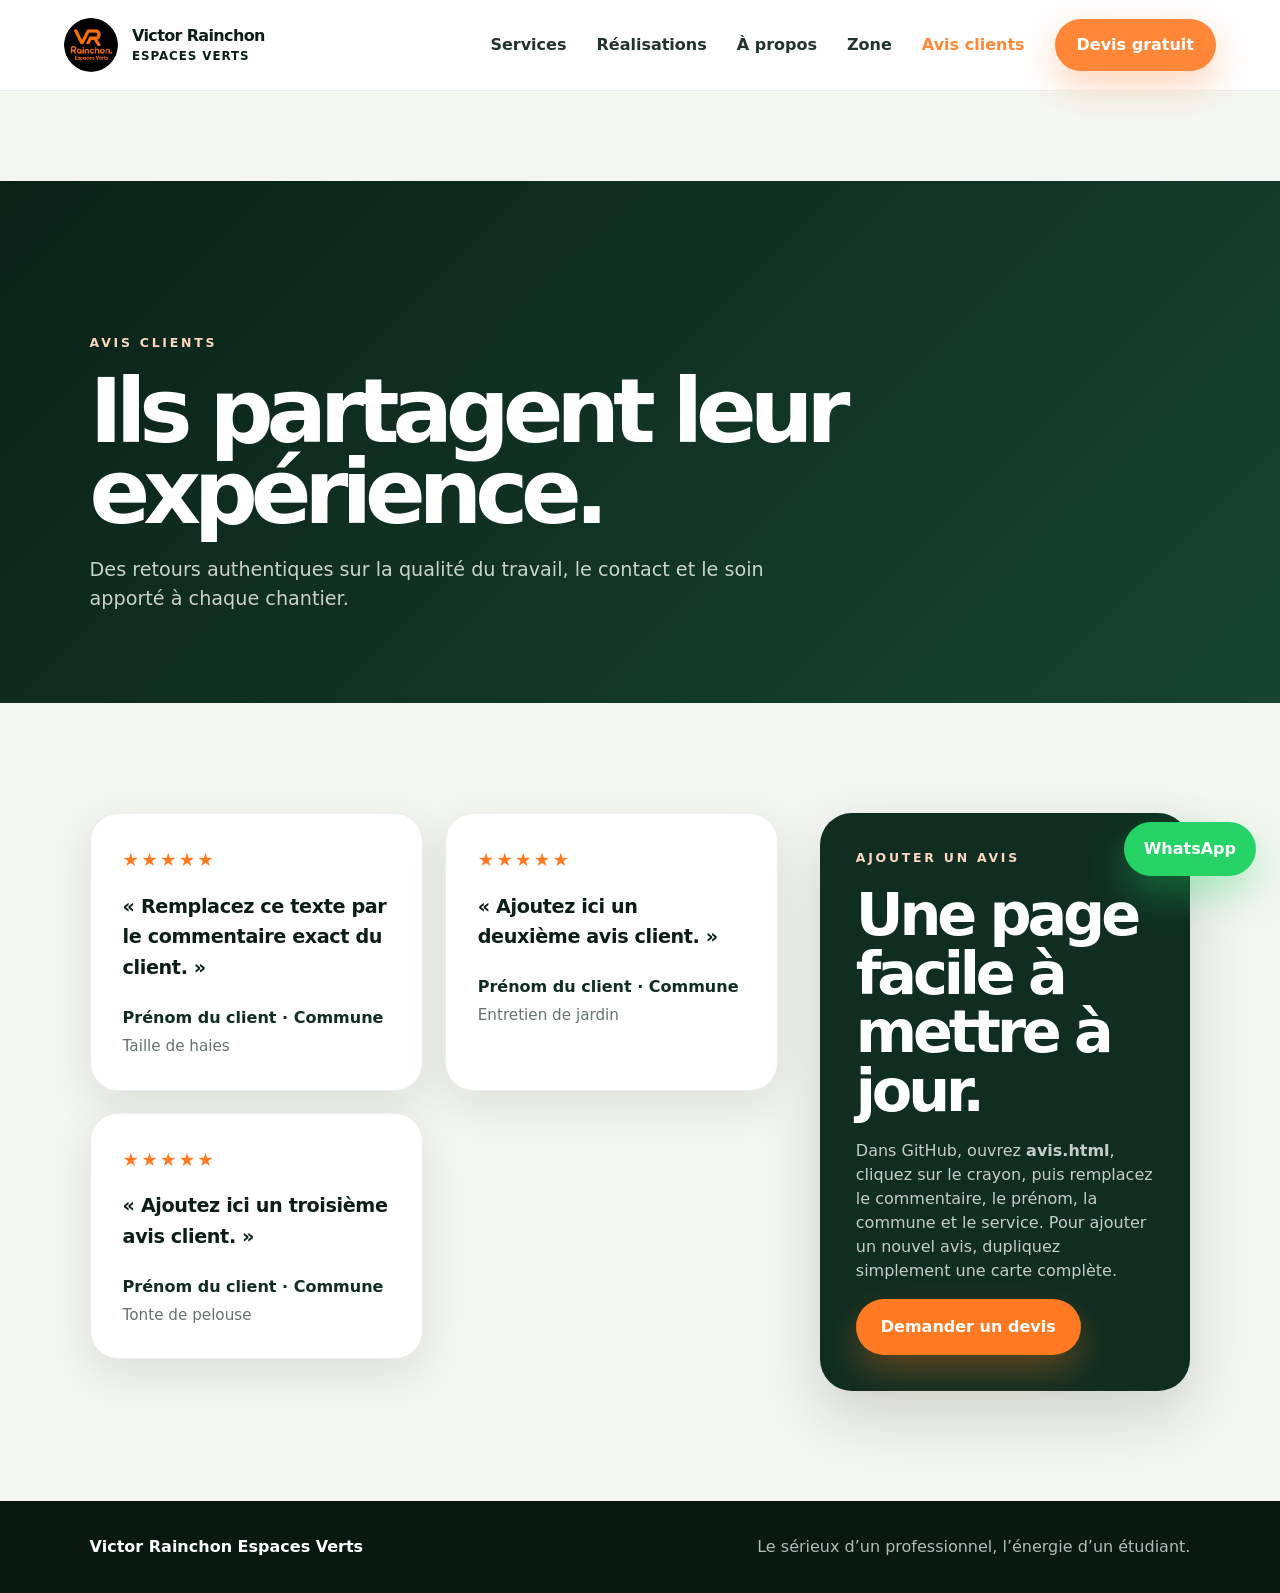
==== avis.html @ e8bbbd37 "Add files via upload" ====
<!doctype html>
<html lang="fr">
<head>
  <meta charset="utf-8">
  <meta name="viewport" content="width=device-width, initial-scale=1">
  <title>Avis clients | Victor Rainchon Espaces Verts</title>
  <meta name="description" content="Découvrez les avis des clients de Victor Rainchon Espaces Verts à Binche et dans les communes voisines.">
  <meta name="theme-color" content="#0f2d21">
  <link rel="stylesheet" href="assets/css/styles.css">
</head>
<body>
  <header class="site-header compact-header">
    <a class="brand" href="index.html" aria-label="Accueil Victor Rainchon Espaces Verts">
      <img src="assets/img/logo-vr.jpg" alt="Logo Victor Rainchon Espaces Verts">
      <span><strong>Victor Rainchon</strong><small>Espaces Verts</small></span>
    </a>
    <button class="menu-toggle" aria-label="Ouvrir le menu" aria-expanded="false">☰</button>
    <nav class="main-nav" aria-label="Navigation principale">
      <a href="index.html#services">Services</a>
      <a href="index.html#realisations">Réalisations</a>
      <a href="index.html#apropos">À propos</a>
      <a href="index.html#zone">Zone</a>
      <a class="active" href="avis.html">Avis clients</a>
      <a class="nav-cta" href="index.html#contact">Devis gratuit</a>
    </nav>
  </header>

  <main class="reviews-page">
    <section class="reviews-hero">
      <div>
        <p class="eyebrow">Avis clients</p>
        <h1>Ils partagent leur expérience.</h1>
        <p>Des retours authentiques sur la qualité du travail, le contact et le soin apporté à chaque chantier.</p>
      </div>
    </section>

    <section class="section reviews-section">
      <div class="reviews-grid">
        <!-- COPIEZ UN BLOC <article class="review-card">...</article> POUR AJOUTER UN AVIS -->
        <article class="review-card">
          <div class="stars" aria-label="5 étoiles">★★★★★</div>
          <blockquote>« Remplacez ce texte par le commentaire exact du client. »</blockquote>
          <p class="review-author">Prénom du client · Commune</p>
          <p class="review-service">Taille de haies</p>
        </article>

        <article class="review-card">
          <div class="stars" aria-label="5 étoiles">★★★★★</div>
          <blockquote>« Ajoutez ici un deuxième avis client. »</blockquote>
          <p class="review-author">Prénom du client · Commune</p>
          <p class="review-service">Entretien de jardin</p>
        </article>

        <article class="review-card">
          <div class="stars" aria-label="5 étoiles">★★★★★</div>
          <blockquote>« Ajoutez ici un troisième avis client. »</blockquote>
          <p class="review-author">Prénom du client · Commune</p>
          <p class="review-service">Tonte de pelouse</p>
        </article>
      </div>

      <aside class="reviews-help">
        <div>
          <p class="eyebrow dark">Ajouter un avis</p>
          <h2>Une page facile à mettre à jour.</h2>
          <p>Dans GitHub, ouvrez <strong>avis.html</strong>, cliquez sur le crayon, puis remplacez le commentaire, le prénom, la commune et le service. Pour ajouter un nouvel avis, dupliquez simplement une carte complète.</p>
        </div>
        <a class="btn btn-primary" href="index.html#contact">Demander un devis</a>
      </aside>
    </section>
  </main>

  <footer class="site-footer">
    <strong>Victor Rainchon Espaces Verts</strong>
    <span>Le sérieux d’un professionnel, l’énergie d’un étudiant.</span>
  </footer>

  <a class="whatsapp" href="https://wa.me/32493149623" target="_blank" rel="noopener">WhatsApp</a>
  <script src="assets/js/script.js"></script>
</body>
</html>
---- assets/css/styles.css ----
:root{--green:#0f2d21;--green2:#173d2c;--soft:#f4f6f1;--orange:#ff7a22;--text:#0b1d15;--muted:#65736c;--white:#fff;--shadow:0 24px 60px rgba(9,31,22,.16);--radius:28px}*{box-sizing:border-box}html{scroll-behavior:smooth}body{margin:0;font-family:Inter,system-ui,-apple-system,Segoe UI,Roboto,Arial,sans-serif;color:var(--text);background:var(--soft);line-height:1.5}img{max-width:100%;display:block}a{text-decoration:none;color:inherit}.site-header{position:fixed;top:0;left:0;right:0;z-index:50;display:flex;align-items:center;justify-content:space-between;padding:18px 5vw;transition:.25s;background:rgba(255,255,255,.88);backdrop-filter:blur(18px);border-bottom:1px solid rgba(15,45,33,.08)}.brand{display:flex;align-items:center;gap:14px}.brand img{width:54px;height:54px;border-radius:50%;object-fit:cover}.brand strong{display:block;font-weight:900;letter-spacing:-.04em}.brand small{display:block;text-transform:uppercase;font-weight:800;font-size:.74rem;letter-spacing:.08em}.main-nav{display:flex;align-items:center;gap:30px;font-weight:800}.main-nav a{opacity:.9}.nav-cta{background:var(--orange);color:white;padding:14px 22px;border-radius:999px;box-shadow:0 14px 34px rgba(255,122,34,.34)}.menu-toggle{display:none;border:0;background:var(--green);color:white;border-radius:14px;padding:11px 13px;font-size:1.2rem}.hero{position:relative;min-height:100vh;display:flex;align-items:center;overflow:hidden;background:#091b13}.hero-bg{position:absolute;inset:0;background:url('../img/hero-victor.jpg') center right/cover no-repeat;transform:scale(1.02)}.hero-overlay{position:absolute;inset:0;background:linear-gradient(90deg,rgba(8,24,17,.88),rgba(8,24,17,.55) 44%,rgba(8,24,17,.1))}.hero-content{position:relative;z-index:2;width:min(760px,90vw);margin-left:7vw;color:white;padding-top:80px}.eyebrow{text-transform:uppercase;letter-spacing:.22em;font-size:.78rem;font-weight:900;color:#ffd7be;margin:0 0 18px}.eyebrow.dark{color:var(--muted)}h1,h2,h3,p{margin-top:0}h1{font-size:clamp(3rem,7vw,7.4rem);line-height:.9;letter-spacing:-.08em;margin-bottom:24px}h2{font-size:clamp(2.1rem,4.6vw,5rem);line-height:1;letter-spacing:-.07em;margin-bottom:18px}h3{font-size:1.35rem;letter-spacing:-.035em}.hero-lead{font-size:clamp(1.05rem,1.7vw,1.35rem);max-width:620px;color:rgba(255,255,255,.88)}.btn{display:inline-flex;align-items:center;justify-content:center;border-radius:999px;padding:15px 24px;font-weight:900;transition:.25s;border:1px solid transparent}.btn:hover{transform:translateY(-2px)}.btn-primary{background:var(--orange);color:white;box-shadow:0 16px 36px rgba(255,122,34,.32)}.btn-ghost{background:rgba(255,255,255,.1);border-color:rgba(255,255,255,.28);color:white}.btn-dark{background:var(--green);color:white}.hero-actions{display:flex;gap:14px;flex-wrap:wrap;margin-top:28px}.hero-signature{margin-top:38px;font-weight:800;color:#fff;border-left:4px solid var(--orange);padding-left:16px}.section{padding:110px 7vw}.intro{display:grid;grid-template-columns:1fr 1fr;gap:70px;align-items:end}.intro p:last-child{font-size:1.2rem;color:var(--muted)}.section-head{max-width:900px;margin-bottom:46px}.section-head p{color:var(--muted);font-size:1.1rem}.service-grid{display:grid;grid-template-columns:repeat(3,1fr);gap:22px}.service-card{background:white;border-radius:var(--radius);padding:34px;box-shadow:0 1px 0 rgba(15,45,33,.08);transition:.25s;min-height:230px}.service-card:hover{transform:translateY(-8px);box-shadow:var(--shadow)}.service-card span{display:inline-flex;background:#eff4ed;color:var(--green);border-radius:999px;padding:8px 12px;font-weight:900;margin-bottom:28px}.service-card p{color:var(--muted)}.split{display:grid;grid-template-columns:.9fr 1fr;gap:60px;align-items:center;background:white}.split-image img{height:680px;width:100%;object-fit:cover;border-radius:36px;box-shadow:var(--shadow)}.split-text p{color:var(--muted);font-size:1.1rem}.checklist{display:grid;grid-template-columns:1fr 1fr;gap:12px;padding:0;margin:28px 0 0;list-style:none}.checklist li{background:#f3f6f0;border-radius:16px;padding:14px 16px;font-weight:800}.checklist li:before{content:'✓';color:var(--orange);margin-right:8px}.equipment-grid{display:grid;grid-template-columns:1fr 1fr;gap:24px}.equipment-grid figure{margin:0;background:white;border-radius:32px;overflow:hidden;box-shadow:var(--shadow)}.equipment-grid img{height:360px;width:100%;object-fit:cover;background:white}.equipment-grid figcaption{padding:20px 24px;font-weight:900}.gallery{background:#eef2eb}.gallery-grid{display:grid;grid-template-columns:1.2fr .8fr;gap:24px}.gallery-item{position:relative;border:0;padding:0;background:#ddd;border-radius:32px;overflow:hidden;min-height:430px;cursor:pointer;box-shadow:var(--shadow)}.gallery-item.wide{min-height:520px}.gallery-item img{width:100%;height:100%;object-fit:cover;position:absolute;inset:0;transition:.45s}.gallery-item:after{content:'';position:absolute;inset:0;background:linear-gradient(0deg,rgba(0,0,0,.58),transparent 55%)}.gallery-item span{position:absolute;left:24px;bottom:24px;z-index:2;color:white;font-weight:900;background:rgba(0,0,0,.28);padding:13px 17px;border-radius:16px}.gallery-item:hover img{transform:scale(1.06)}.zone{display:grid;grid-template-columns:1fr .7fr;gap:50px;align-items:center}.zone p{color:var(--muted);font-size:1.1rem}.zone-card{background:var(--green);color:white;border-radius:36px;padding:42px;display:grid;gap:12px;box-shadow:var(--shadow)}.zone-card strong{font-size:2rem;letter-spacing:-.04em}.zone-card span{color:rgba(255,255,255,.82)}.contact{display:grid;grid-template-columns:1fr .9fr;gap:34px;background:white}.contact-card,.quote-form{background:var(--soft);border-radius:36px;padding:42px}.contact-card p{color:var(--muted)}.contact-actions{display:flex;gap:12px;flex-wrap:wrap;margin:24px 0}.contact-details{display:grid;gap:10px;color:var(--green);font-weight:800}.quote-form{display:grid;gap:16px}.quote-form label{display:grid;gap:8px;font-weight:900}.quote-form input,.quote-form textarea{width:100%;border:1px solid rgba(15,45,33,.15);border-radius:18px;padding:14px 16px;font:inherit;background:white}.quote-form textarea{resize:vertical}.site-footer{padding:34px 7vw;background:#071911;color:white;display:flex;gap:18px;justify-content:space-between;flex-wrap:wrap}.site-footer span{color:rgba(255,255,255,.7)}.whatsapp{position:fixed;right:24px;bottom:24px;z-index:40;background:#25d366;color:white;padding:15px 20px;border-radius:999px;font-weight:900;box-shadow:0 18px 40px rgba(37,211,102,.35)}.lightbox{position:fixed;inset:0;background:rgba(0,0,0,.86);z-index:80;display:none;align-items:center;justify-content:center;padding:30px}.lightbox.open{display:flex}.lightbox img{max-height:88vh;max-width:92vw;border-radius:22px;box-shadow:0 30px 80px rgba(0,0,0,.55)}.lightbox-close{position:absolute;top:22px;right:28px;border:0;background:white;border-radius:999px;width:46px;height:46px;font-size:2rem;line-height:1;cursor:pointer}.reveal{opacity:0;transform:translateY(26px);transition:opacity .7s ease,transform .7s ease}.reveal.visible{opacity:1;transform:none}@media(max-width:950px){.menu-toggle{display:block}.main-nav{display:none;position:absolute;top:82px;left:5vw;right:5vw;background:white;border-radius:24px;padding:18px;box-shadow:var(--shadow);flex-direction:column;align-items:stretch}.main-nav.open{display:flex}.main-nav a{padding:10px}.hero-content{margin:0 auto;padding-top:120px}.intro,.split,.zone,.contact{grid-template-columns:1fr}.service-grid,.equipment-grid,.gallery-grid{grid-template-columns:1fr}.split-image img{height:520px}.gallery-item,.gallery-item.wide{min-height:420px}.section{padding:80px 5vw}}@media(max-width:560px){.brand img{width:44px;height:44px}.brand small{font-size:.62rem}.site-header{padding:14px 4vw}h1{font-size:3.4rem}.hero-actions .btn{width:100%}.checklist{grid-template-columns:1fr}.split-image img{height:430px}.equipment-grid img{height:260px}.gallery-item,.gallery-item.wide{min-height:360px}.contact-card,.quote-form{padding:28px}.whatsapp{right:14px;bottom:14px}}

/* Avis clients */
.reviews-preview{background:#fff}.review-teaser-grid,.reviews-grid{display:grid;grid-template-columns:repeat(2,1fr);gap:22px}.review-card{background:#fff;border-radius:28px;padding:32px;box-shadow:0 14px 45px rgba(9,31,22,.1);border:1px solid rgba(15,45,33,.08)}.reviews-preview .review-card{background:var(--soft)}.stars{color:var(--orange);font-size:1.15rem;letter-spacing:.12em;margin-bottom:18px}.review-card blockquote{margin:0 0 22px;font-size:1.2rem;line-height:1.6;font-weight:750;letter-spacing:-.02em}.review-author{margin:0;font-weight:900;color:var(--green)}.review-service{margin:5px 0 0;color:var(--muted);font-size:.95rem}.reviews-link{margin-top:28px}.compact-header{position:sticky}.reviews-page{padding-top:90px}.reviews-hero{min-height:58vh;display:flex;align-items:end;padding:110px 7vw 70px;background:linear-gradient(135deg,#0a2118,#17452f);color:#fff}.reviews-hero>div{max-width:900px}.reviews-hero h1{font-size:clamp(3rem,7vw,6.5rem);margin-bottom:24px}.reviews-hero p:last-child{font-size:1.2rem;color:rgba(255,255,255,.78);max-width:720px}.reviews-section{display:grid;grid-template-columns:1.3fr .7fr;gap:42px;align-items:start}.reviews-grid{grid-template-columns:1fr 1fr}.reviews-help{position:sticky;top:120px;background:var(--green);color:#fff;border-radius:32px;padding:36px;box-shadow:var(--shadow)}.reviews-help p{color:rgba(255,255,255,.76)}.reviews-help .eyebrow{color:#ffd7be}.main-nav .active{color:var(--orange)}@media(max-width:950px){.review-teaser-grid,.reviews-grid,.reviews-section{grid-template-columns:1fr}.reviews-help{position:static}.reviews-page{padding-top:74px}}
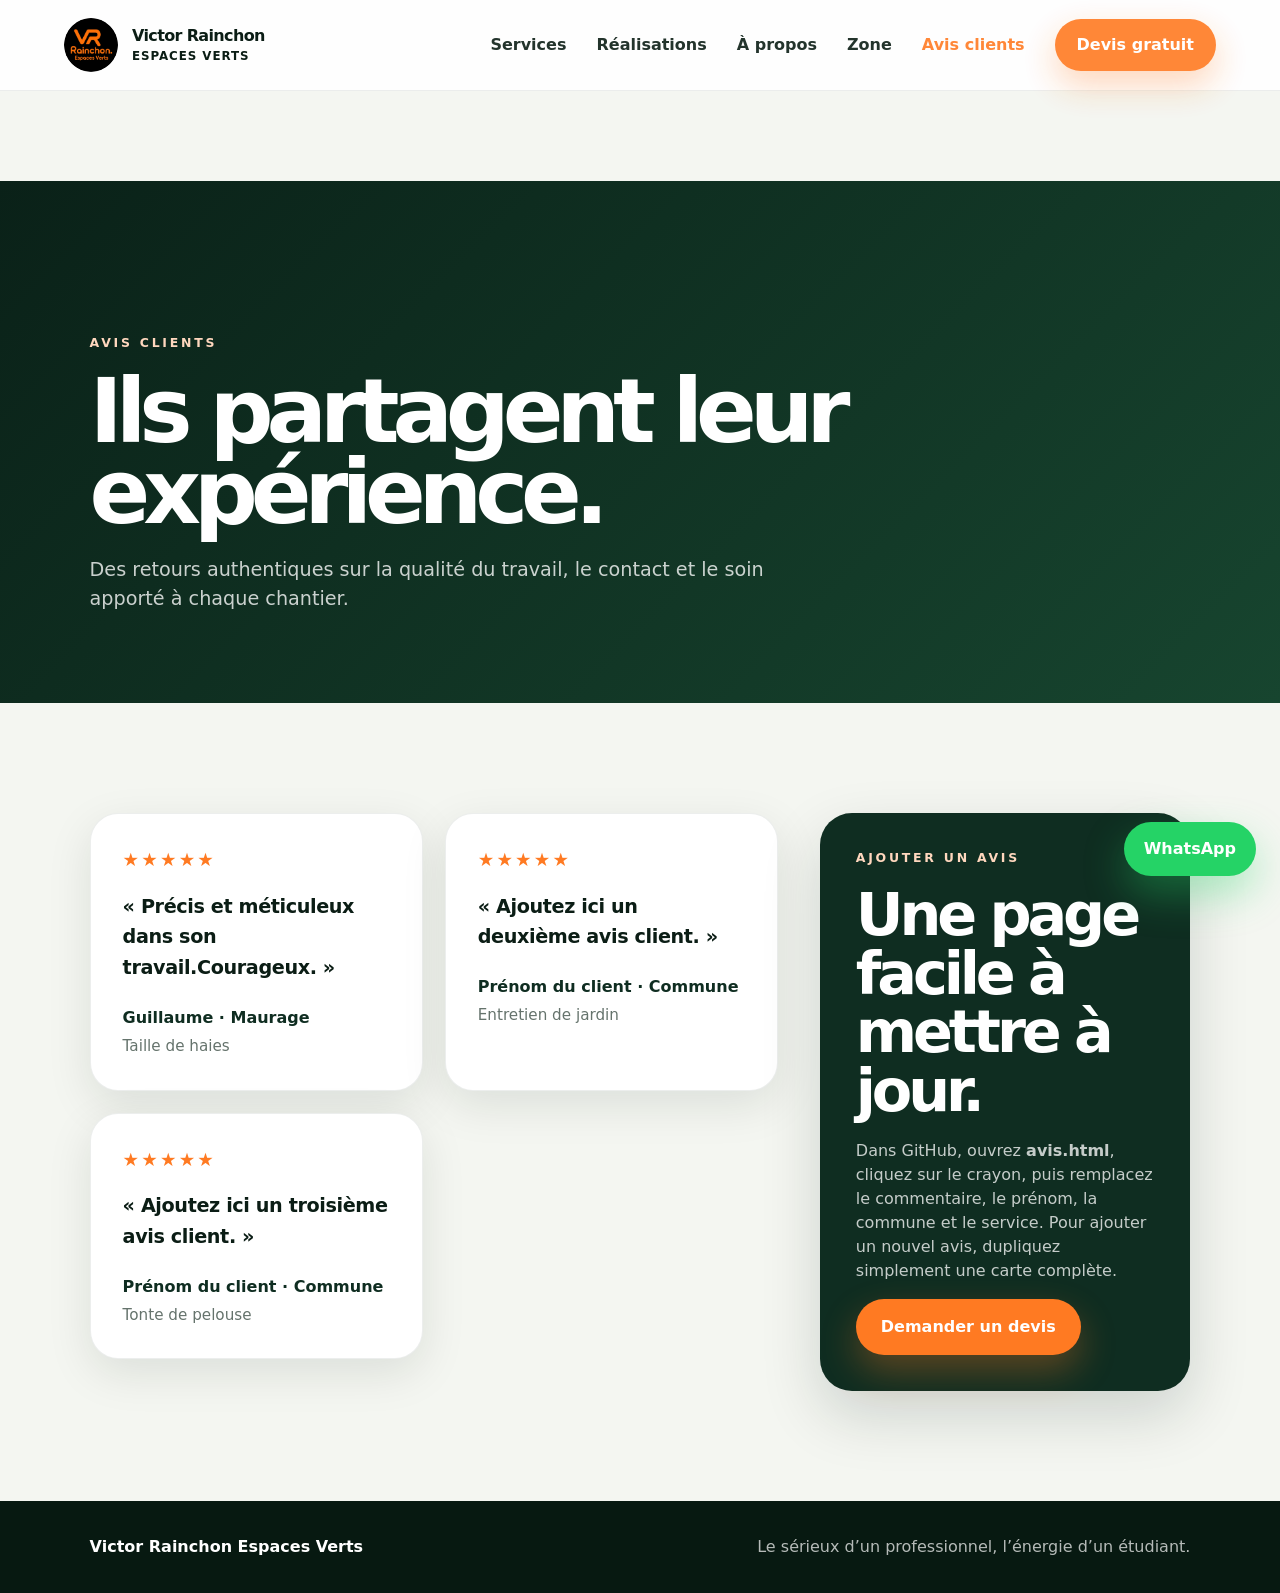
==== commit 3e356fe1: "Update avis.html" ====
--- a/avis.html
+++ b/avis.html
@@ -39,8 +39,8 @@
         <!-- COPIEZ UN BLOC <article class="review-card">...</article> POUR AJOUTER UN AVIS -->
         <article class="review-card">
           <div class="stars" aria-label="5 étoiles">★★★★★</div>
-          <blockquote>« Remplacez ce texte par le commentaire exact du client. »</blockquote>
-          <p class="review-author">Prénom du client · Commune</p>
+          <blockquote>« Précis et méticuleux dans son travail.Courageux. »</blockquote>
+          <p class="review-author">Guillaume · Maurage</p>
           <p class="review-service">Taille de haies</p>
         </article>
 
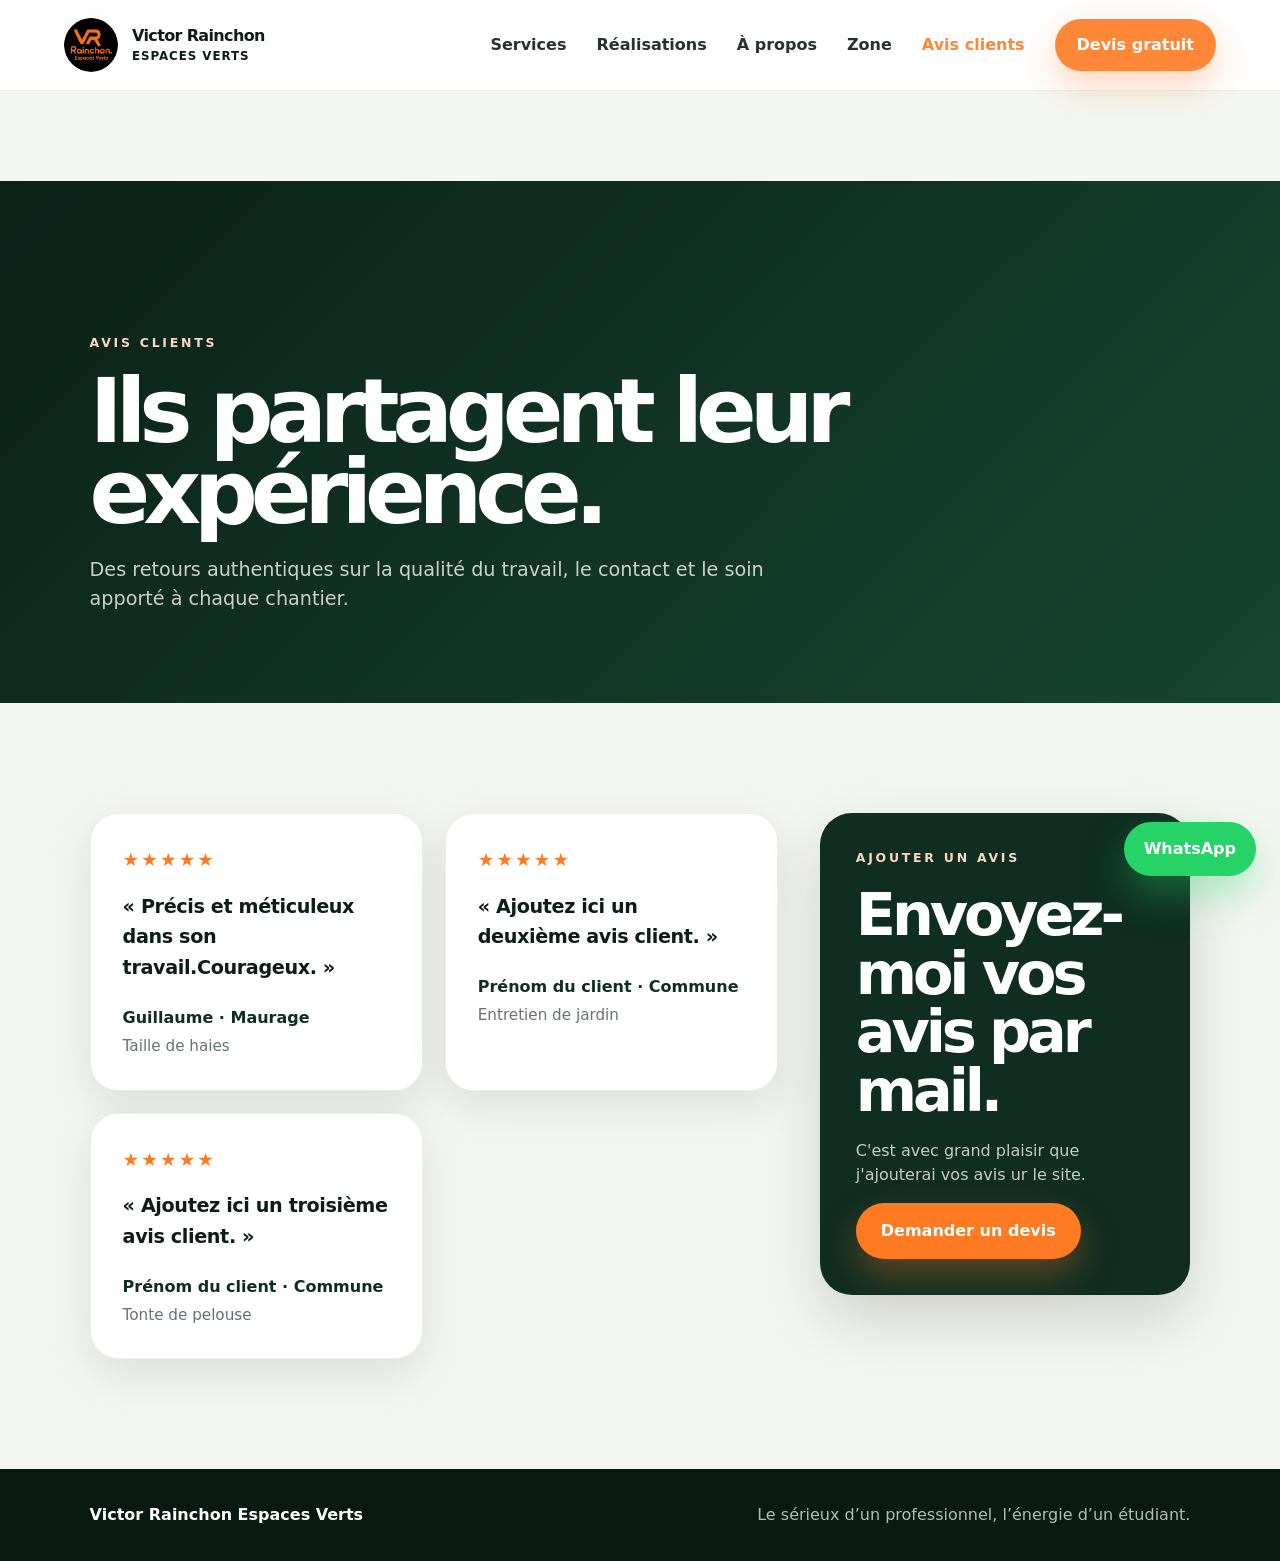
==== commit ea51ee8d: "Update avis.html" ====
--- a/avis.html
+++ b/avis.html
@@ -62,8 +62,8 @@
       <aside class="reviews-help">
         <div>
           <p class="eyebrow dark">Ajouter un avis</p>
-          <h2>Une page facile à mettre à jour.</h2>
-          <p>Dans GitHub, ouvrez <strong>avis.html</strong>, cliquez sur le crayon, puis remplacez le commentaire, le prénom, la commune et le service. Pour ajouter un nouvel avis, dupliquez simplement une carte complète.</p>
+          <h2>Envoyez-moi vos avis par mail.</h2>
+          <p>C'est avec grand plaisir que j'ajouterai vos avis ur le site.</p>
         </div>
         <a class="btn btn-primary" href="index.html#contact">Demander un devis</a>
       </aside>
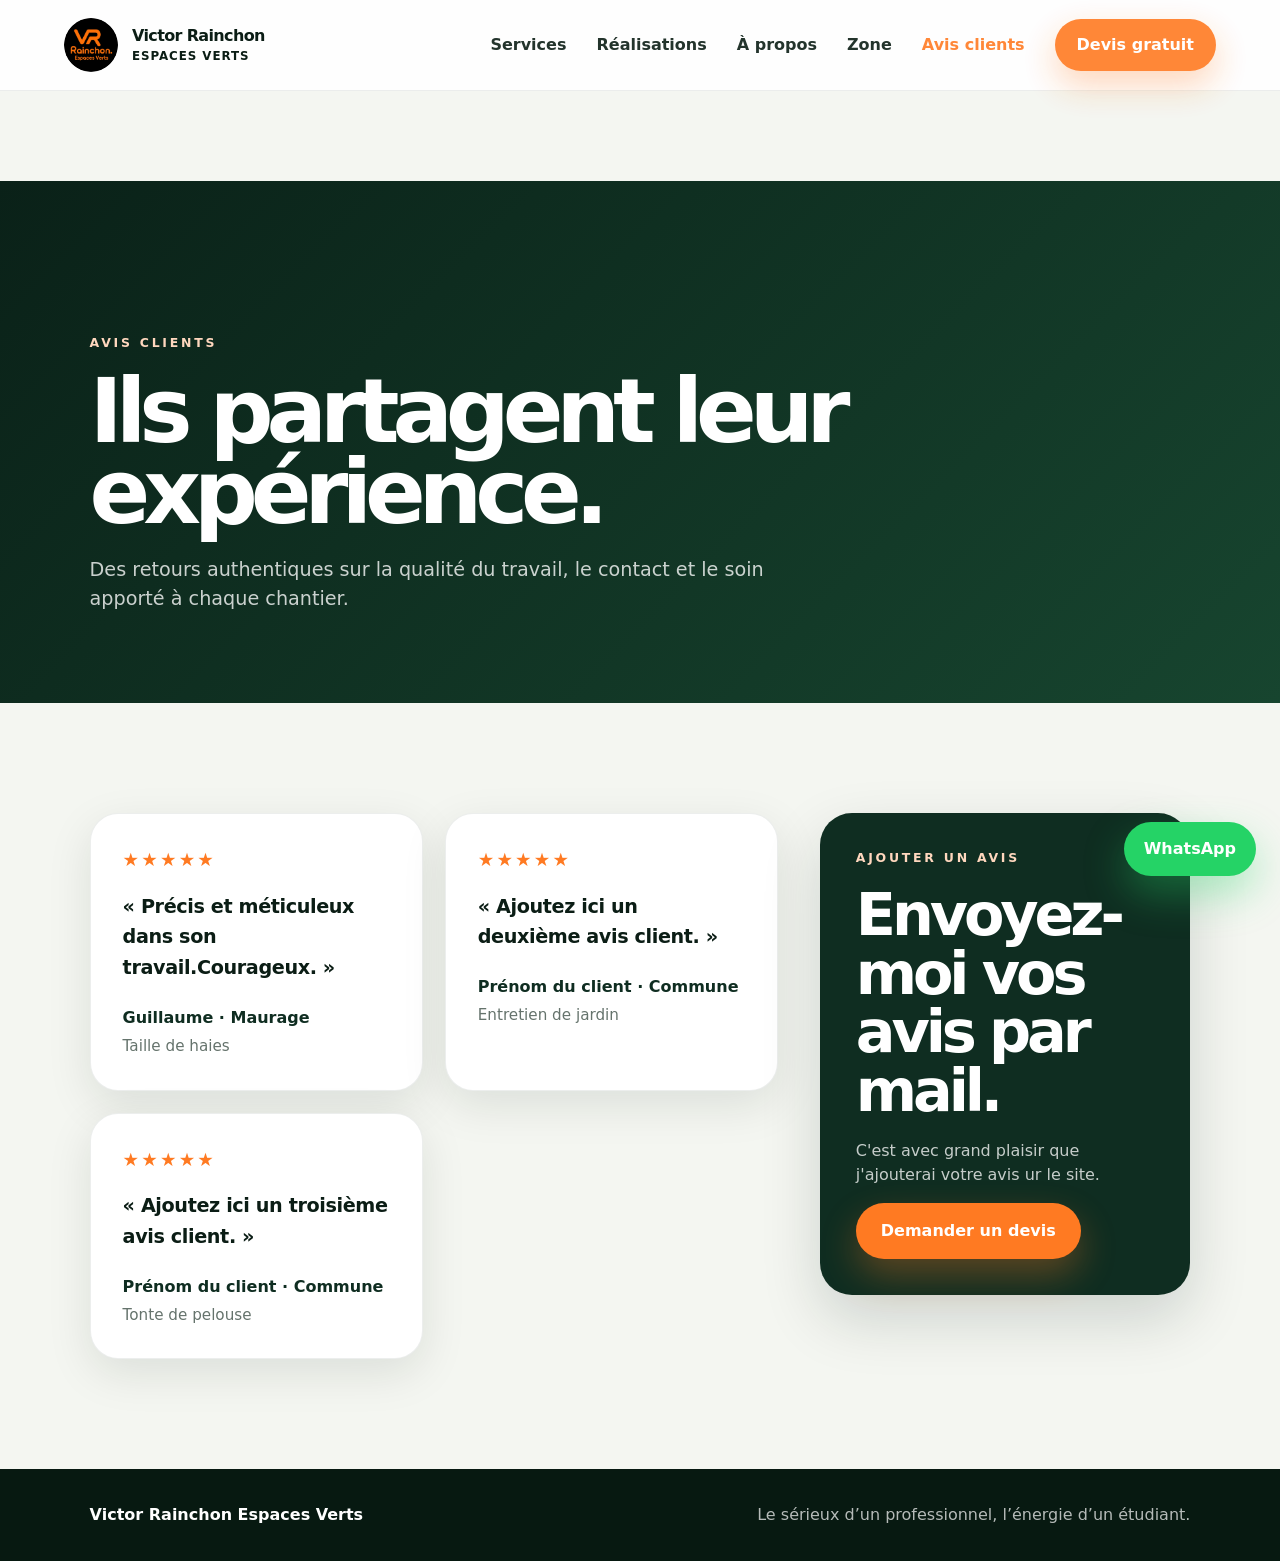
==== commit 0a6fe3fa: "Update avis.html" ====
--- a/avis.html
+++ b/avis.html
@@ -63,7 +63,7 @@
         <div>
           <p class="eyebrow dark">Ajouter un avis</p>
           <h2>Envoyez-moi vos avis par mail.</h2>
-          <p>C'est avec grand plaisir que j'ajouterai vos avis ur le site.</p>
+          <p>C'est avec grand plaisir que j'ajouterai votre avis ur le site.</p>
         </div>
         <a class="btn btn-primary" href="index.html#contact">Demander un devis</a>
       </aside>
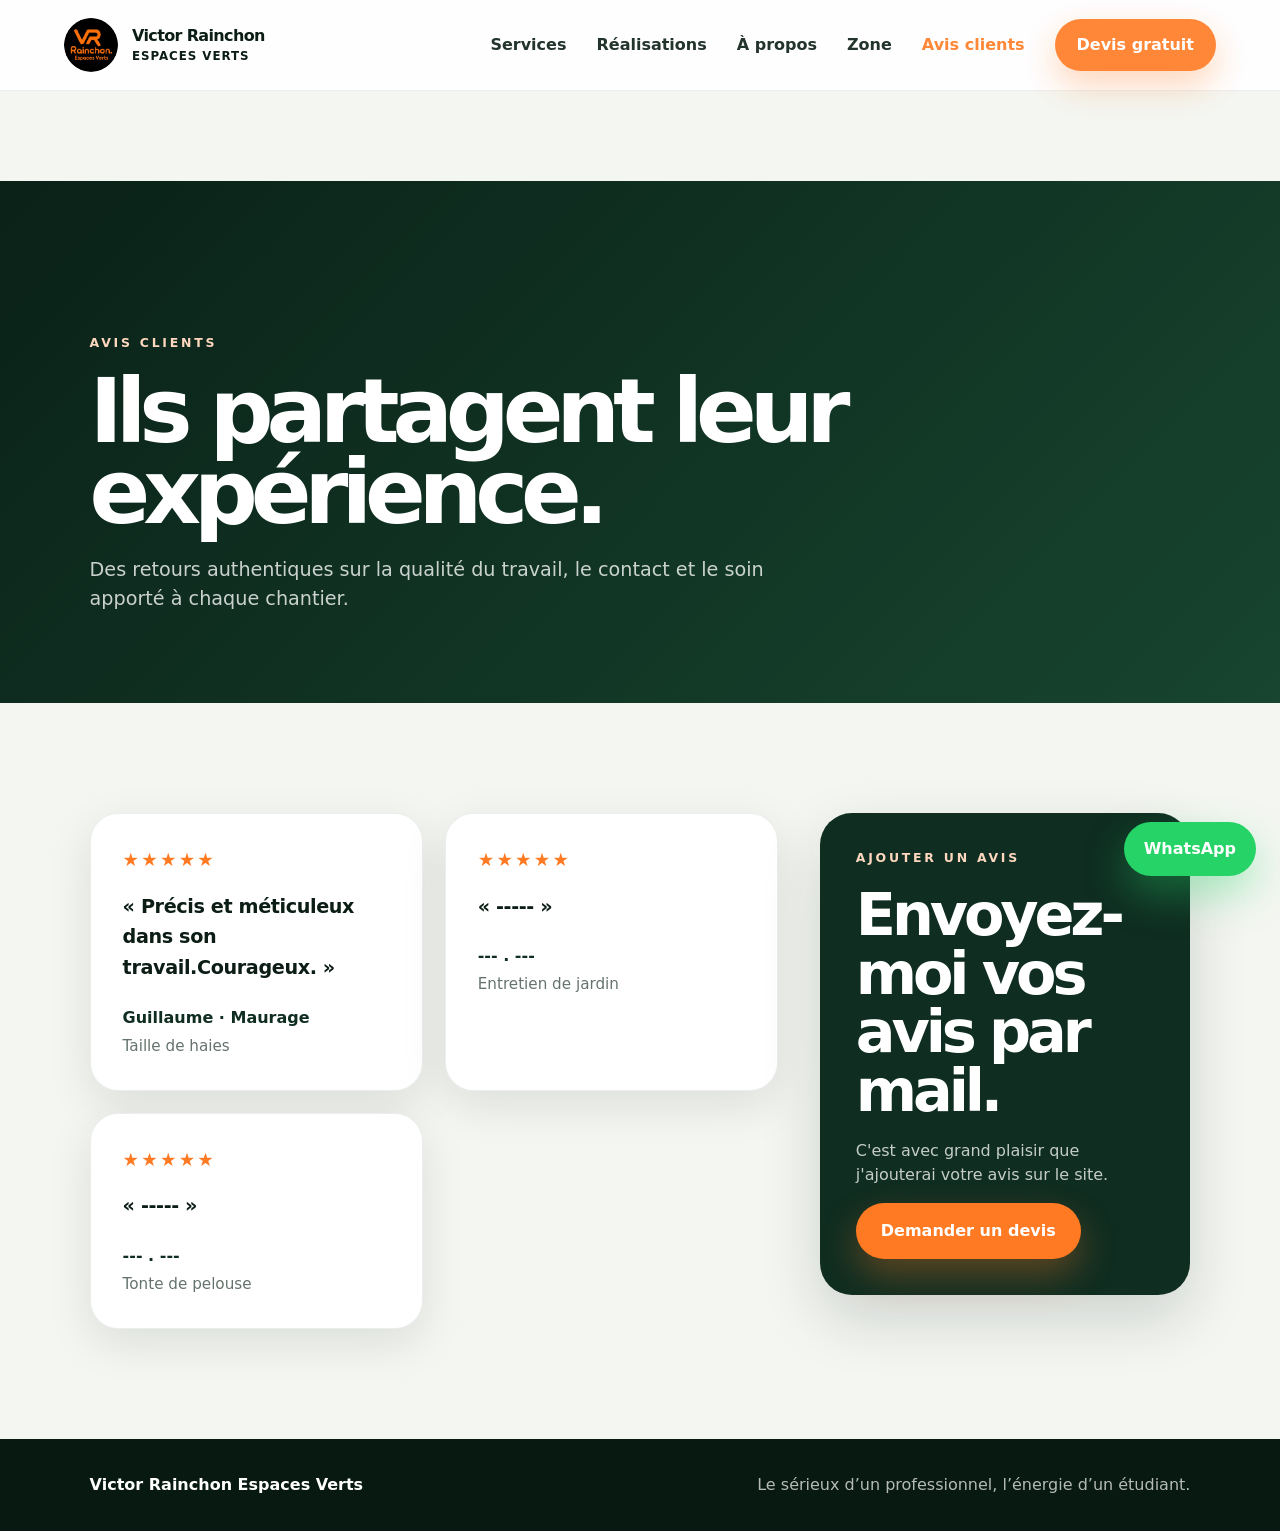
==== commit 8a1d8cdf: "Update avis.html" ====
--- a/avis.html
+++ b/avis.html
@@ -46,15 +46,15 @@
 
         <article class="review-card">
           <div class="stars" aria-label="5 étoiles">★★★★★</div>
-          <blockquote>« Ajoutez ici un deuxième avis client. »</blockquote>
-          <p class="review-author">Prénom du client · Commune</p>
+          <blockquote>« ----- »</blockquote>
+          <p class="review-author">--- . ---</p>
           <p class="review-service">Entretien de jardin</p>
         </article>
 
         <article class="review-card">
           <div class="stars" aria-label="5 étoiles">★★★★★</div>
-          <blockquote>« Ajoutez ici un troisième avis client. »</blockquote>
-          <p class="review-author">Prénom du client · Commune</p>
+          <blockquote>« ----- »</blockquote>
+          <p class="review-author">--- . ---</p>
           <p class="review-service">Tonte de pelouse</p>
         </article>
       </div>
@@ -63,7 +63,7 @@
         <div>
           <p class="eyebrow dark">Ajouter un avis</p>
           <h2>Envoyez-moi vos avis par mail.</h2>
-          <p>C'est avec grand plaisir que j'ajouterai votre avis ur le site.</p>
+          <p>C'est avec grand plaisir que j'ajouterai votre avis sur le site.</p>
         </div>
         <a class="btn btn-primary" href="index.html#contact">Demander un devis</a>
       </aside>
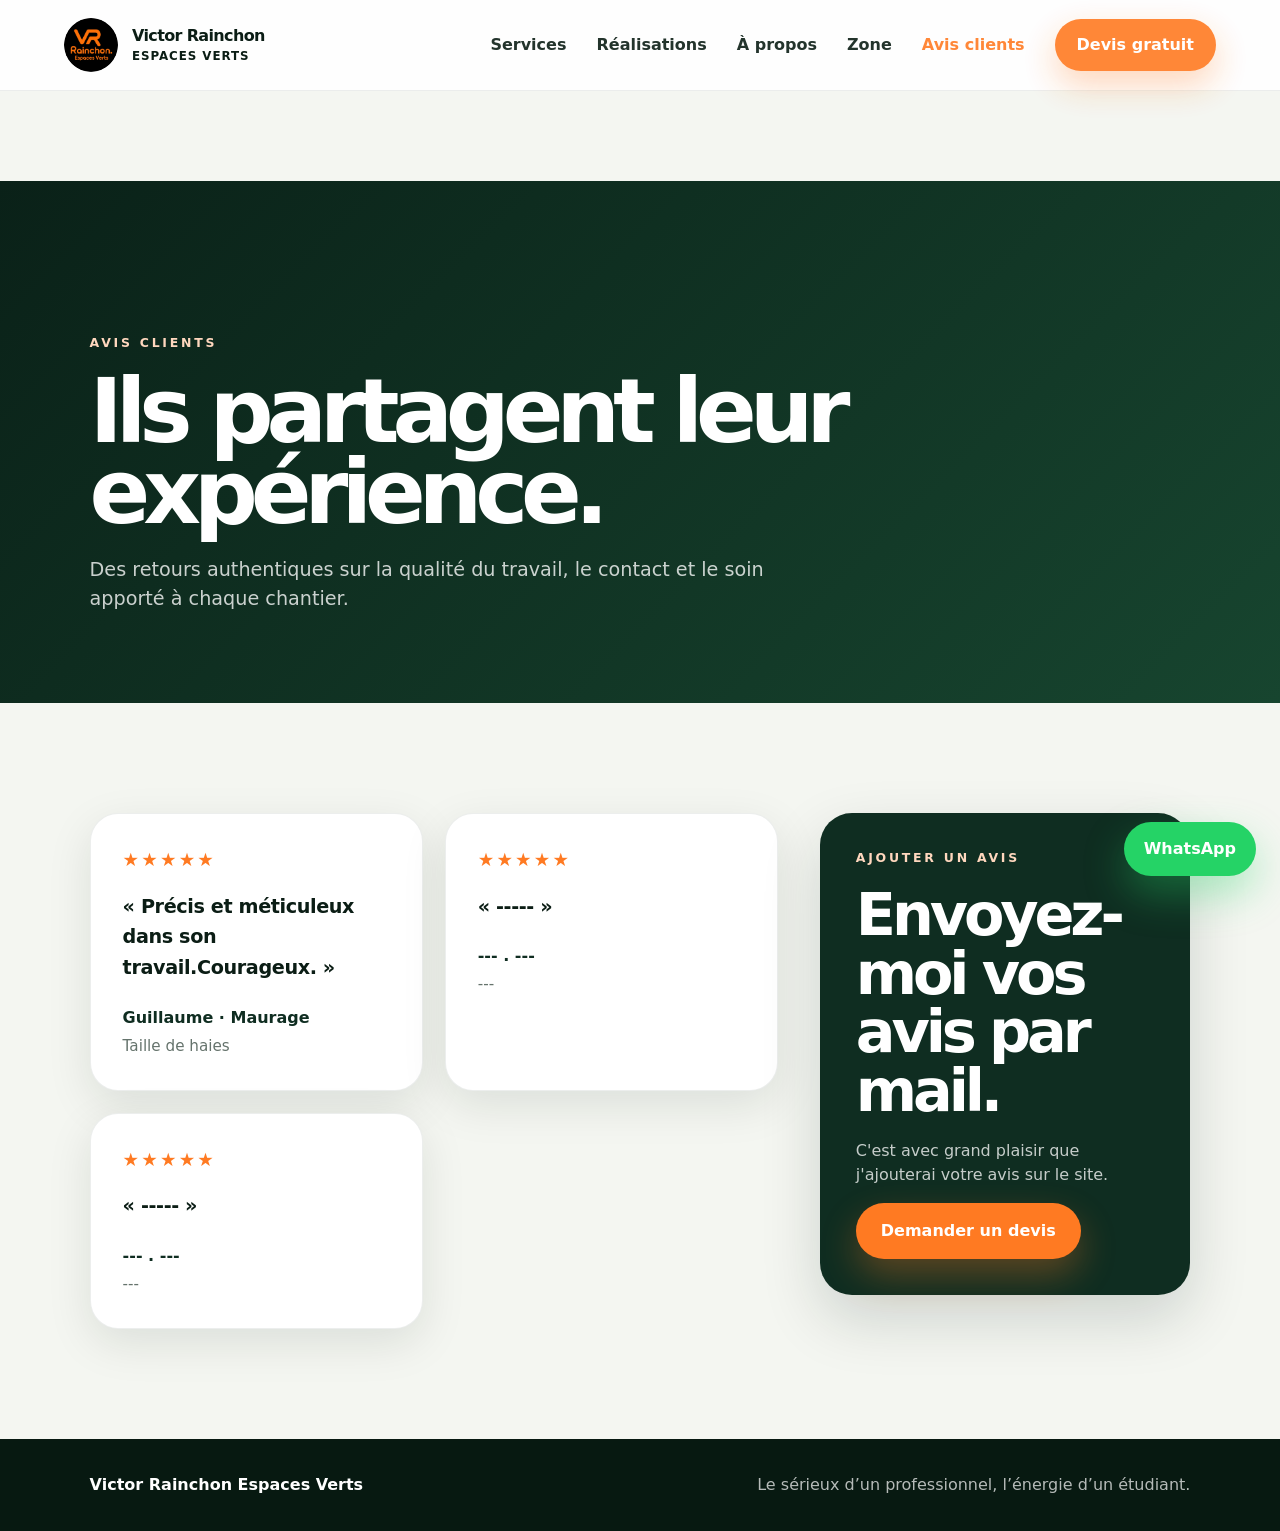
==== commit d2255eda: "Update avis.html" ====
--- a/avis.html
+++ b/avis.html
@@ -48,14 +48,14 @@
           <div class="stars" aria-label="5 étoiles">★★★★★</div>
           <blockquote>« ----- »</blockquote>
           <p class="review-author">--- . ---</p>
-          <p class="review-service">Entretien de jardin</p>
+          <p class="review-service">---</p>
         </article>
 
         <article class="review-card">
           <div class="stars" aria-label="5 étoiles">★★★★★</div>
           <blockquote>« ----- »</blockquote>
           <p class="review-author">--- . ---</p>
-          <p class="review-service">Tonte de pelouse</p>
+          <p class="review-service">---</p>
         </article>
       </div>
 
